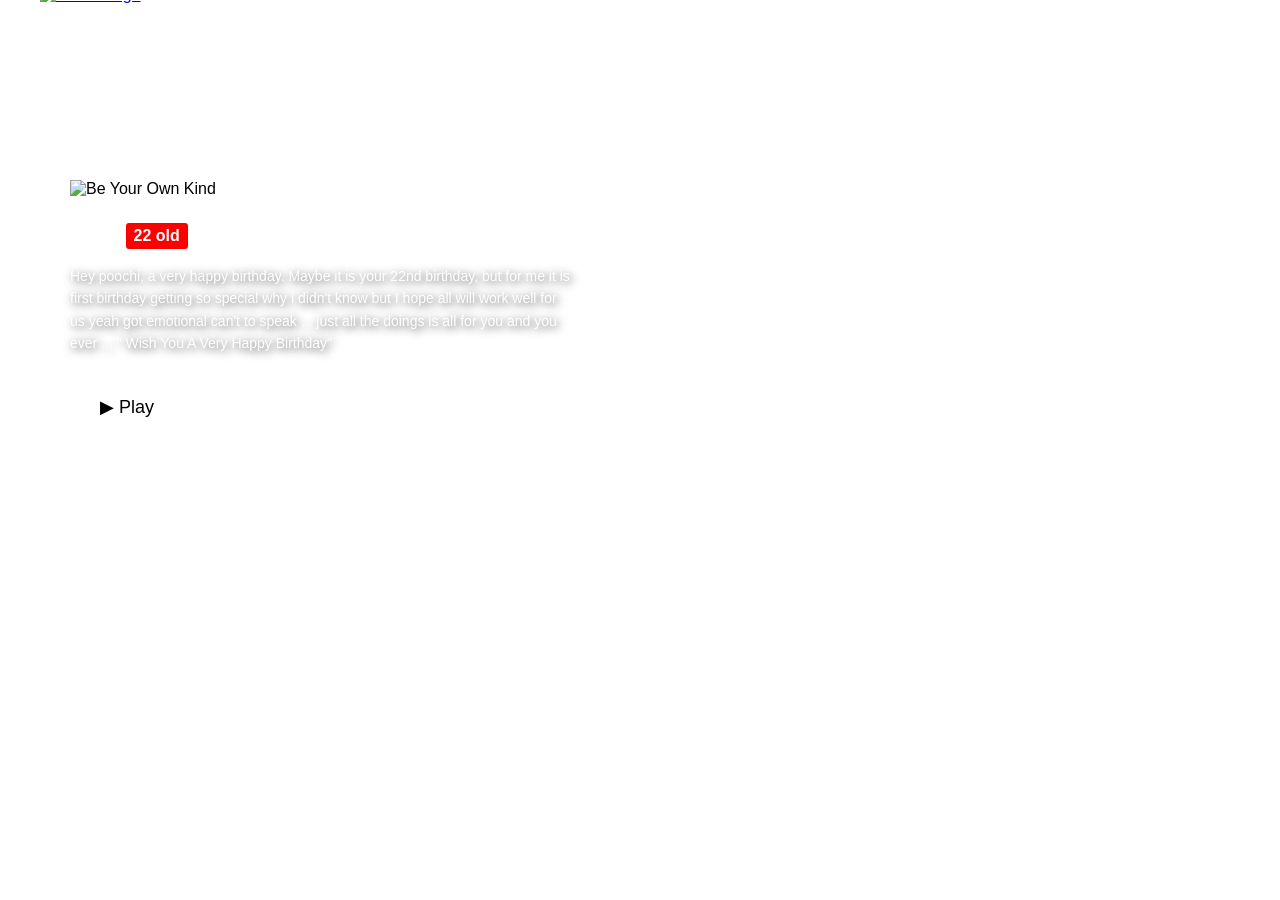
==== index.html @ 1f331898 "Add files via upload" ====
<!DOCTYPE html>
<html lang="en">
<head>
    <meta charset="UTF-8">
    <meta name="viewport" content="width=device-width, initial-scale=1.0">

    <title>Netflix | Landing Page UI Design</title>

    <link rel="stylesheet" href="style.css">

    <link rel="stylesheet"
    href="https://cdnjs.cloudflare.com/ajax/libs/font-awesome/6.5.1/css/all.min.css">
</head>

<body>

    <header>
        <a href="#" class="logo">
            <img src="images/logo.png" alt="Netflix Logo">
        </a>

        <ul class="navigation">
            <li><a href="#">Home</a></li>
            <li><a href="#">TV Shows</a></li>
            <li><a href="#">Movies</a></li>
            <li><a href="#">Latest</a></li>
            <li><a href="#">My List</a></li>
        </ul>

        <div class="search">
            <i class="fa-solid fa-magnifying-glass"></i>
            <span class="divider"></span>
            <input type="text" placeholder="Search">
        </div>
    </header>

    <div class="content">

        <img src="images/title.png"
             alt="Be Your Own Kind"
             class="movie-title">
        <div class="movie-info">
            <span>2026</span>
            <span class="age">22 old</span>
            <span>1h 55min</span>
            <span>Feel Good</span>
        </div>
        <!-- PLAY BUTTON GOES HERE -->
        <a href="watch.html">
            <button class="play-btn">
                ▶ Play
            </button>
        </a>
        <p>
            Hey poochi, a very happy birthday. Maybe it is your 22nd birthday,
            but for me it is first birthday getting so special why i didn't know but
            I hope all will work well for us yeah got emotional can't to speak ... just
            all the doings is all for you and you ever ... " Wish You A Very Happy Birthday"
        </p>
    </div>
<!-- VIDEO PLAYER GOES HERE -->
<div id="videoPlayer" class="video-player">
    <video id="birthdayVideo" controls>
        <source src="videos/birthday.mp4" type="video/mp4">
    </video>

    <button class="close-btn" onclick="closeVideo()">
        ✖
    </button>
</div>
<script>
function playVideo(){
    document.getElementById("videoPlayer").style.display = "block";
    document.getElementById("birthdayVideo").play();
}

function closeVideo(){
    document.getElementById("birthdayVideo").pause();
    document.getElementById("videoPlayer").style.display = "none";
}
</script>

</body>
</html>

</body>
</html>
---- style.css ----
body{
    margin: 0;
    background-image: url('images/background.png');
    background-size: cover;
    background-position: center;
    background-repeat: no-repeat;
    height: 100vh;
    font-family: Arial, sans-serif;
}

header{
    display: flex;
    align-items: center;
    padding: 20px 40px;
    position: relative;
    top: -50px;
}

.logo img{
    width: 200px;
}

.navigation{
    display: flex;
    list-style: none;
    margin-left: 30px;
}

.navigation li{
    margin-right: 20px;
}

.navigation a{
    color: white;
    text-decoration: none;
    font-family: Arial, sans-serif;
}

.navigation a:hover{
    color: #e50914;
}

.search{
    margin-left: auto;
    display: flex;
    align-items: center;
    border: 1px solid white;
    padding: 8px 12px;
    border-radius: 3px;
}

.search i{
    color: white;
}

.divider{
    width: 1px;
    height: 20px;
    background: white;
    margin: 0 10px;
}

.search input{
    background: transparent;
    border: none;
    outline: none;
    color: white;
    font-size: 16px;
}
.content{
    position: absolute;
    top: 250px;
    left: 70px;
    width: 500px;
}

.content p{
    color: whitesmoke;
    font-size: 15px;
    line-height: 1.6;
    width: 500px;
}
.content{
    position: absolute;
    top: 180px;
    left: 70px;
    width: 550px;
}
.content p{
    margin-top: -50px;
}
.movie-title{
    width: 400px;
    height: auto;
    display: block;
    margin-bottom: 25px;
}

.content p{
    color: white;
    font-size: 14px;
    line-height: 1.6;
    width: 500px;
    font-family: Helvetica, Arial, sans-serif;
    text-shadow: 2px 2px 10px rgba(0,0,0,0.8);
}
.movie-info{
    display: flex;
    align-items: center;
    gap: 20px;
    color: white;
    font-family: Helvetica, Arial, sans-serif;
    margin-bottom: 20px;
}

.movie-info .age{
    background: red;
    padding: 4px 8px;
    border-radius: 3px;
    font-weight: bold;
}
.play-btn{
    background: white;
    color: black;
    border: none;
    padding: 12px 30px;
    font-size: 18px;
    cursor: pointer;
    border-radius: 4px;
    
}
.play-btn{
    position: relative;
    top: 115px;
}

.video-player{
    display: none;
    position: fixed;
    top: 0;
    left: 0;
    width: 100%;
    height: 100%;
    background: black;
    z-index: 9999;
}

.video-player video{
    width: 100%;
    height: 100%;
    object-fit: contain;
}

.close-btn{
    position: absolute;
    top: 20px;
    right: 20px;
    font-size: 30px;
    background: none;
    border: none;
    color: white;
    cursor: pointer;
}
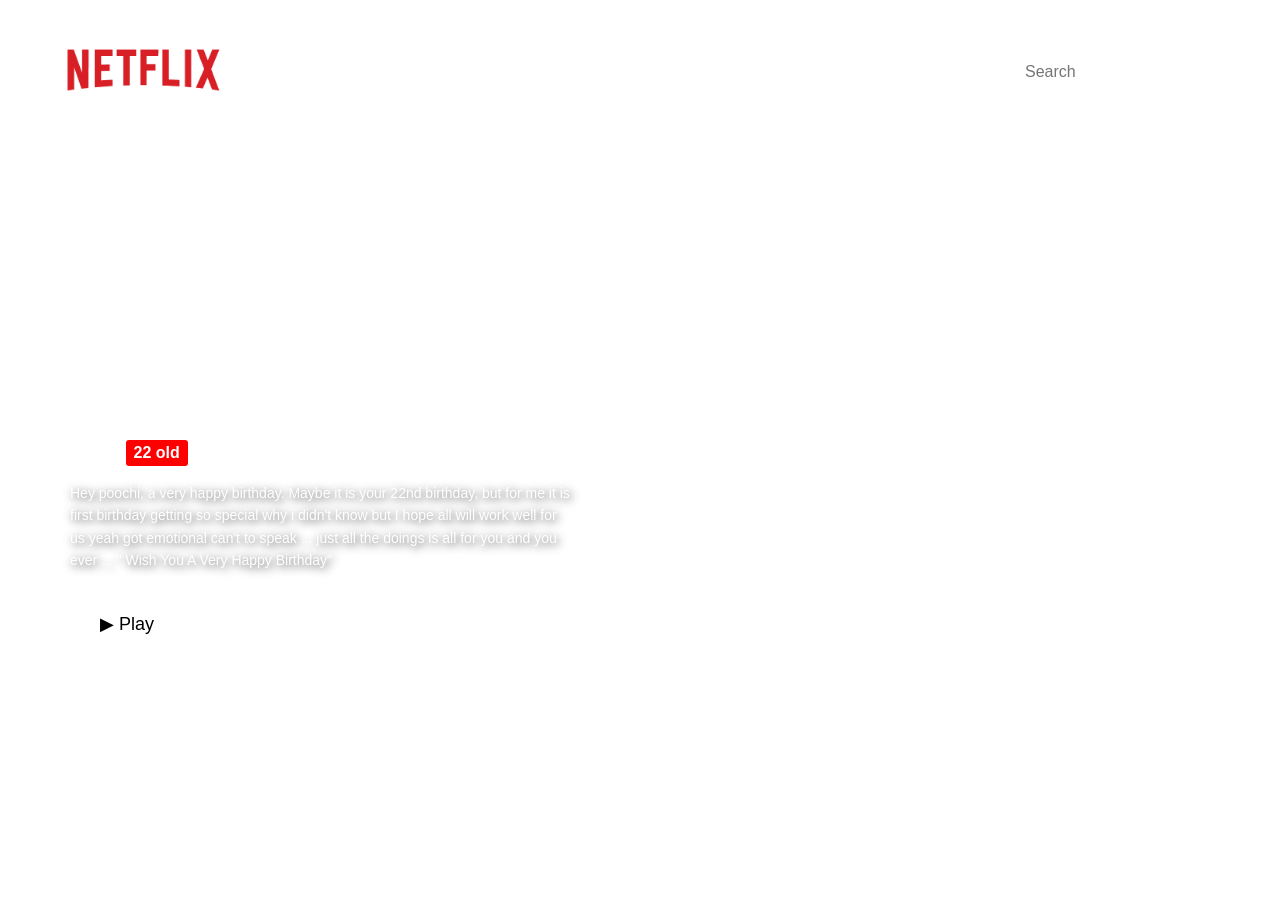
==== commit e9fd4966: "Update index.html" ====
--- a/index.html
+++ b/index.html
@@ -16,7 +16,7 @@
 
     <header>
         <a href="#" class="logo">
-            <img src="images/logo.png" alt="Netflix Logo">
+            <img src="logo.png" alt="Netflix Logo">
         </a>
 
         <ul class="navigation">
@@ -36,7 +36,7 @@
 
     <div class="content">
 
-        <img src="images/title.png"
+        <img src="title.png"
              alt="Be Your Own Kind"
              class="movie-title">
         <div class="movie-info">
@@ -84,4 +84,4 @@
 </html>
 
 </body>
-</html>+</html>
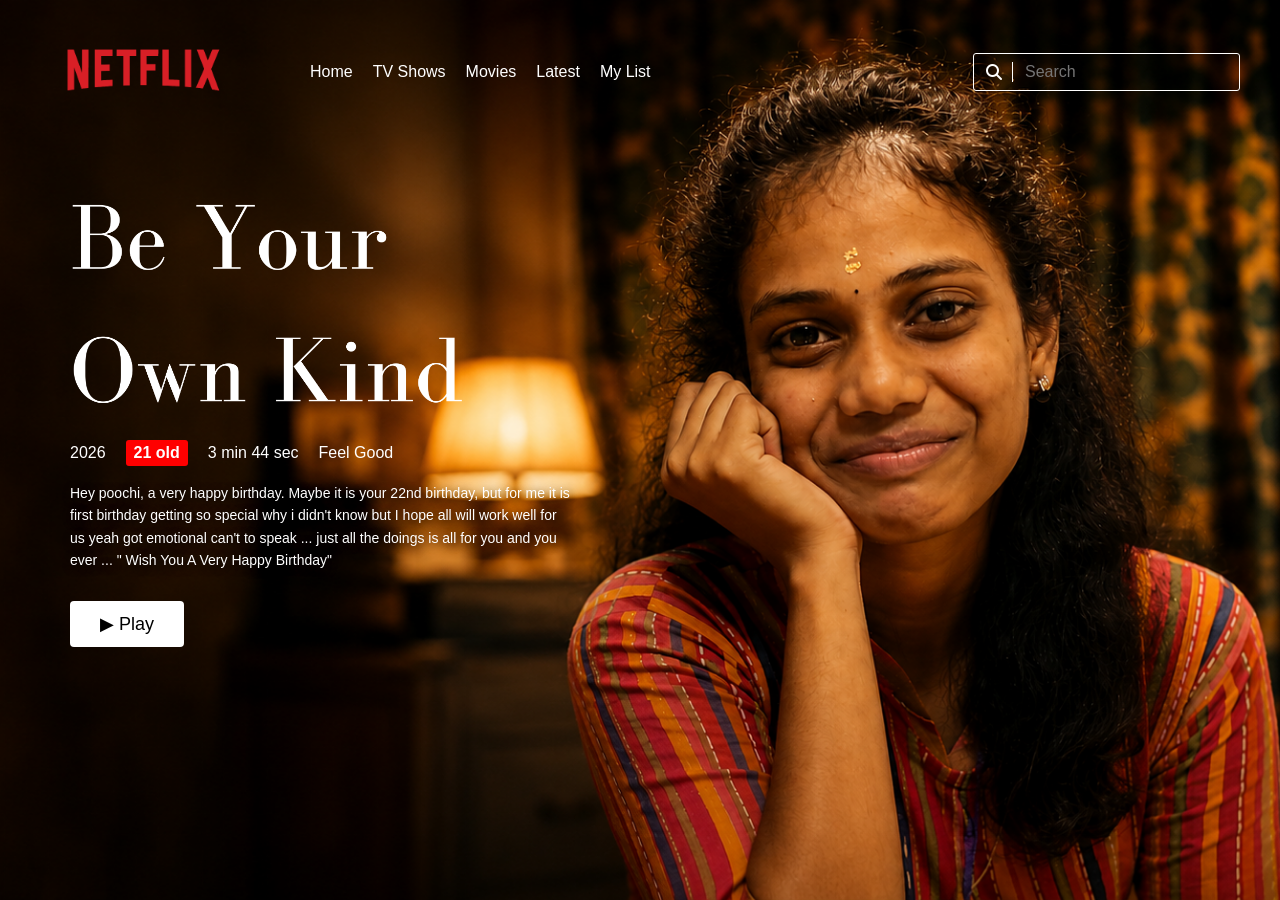
==== commit a65491ee: "Update index.html" ====
--- a/index.html
+++ b/index.html
@@ -41,8 +41,8 @@
              class="movie-title">
         <div class="movie-info">
             <span>2026</span>
-            <span class="age">22 old</span>
-            <span>1h 55min</span>
+            <span class="age">21 old</span>
+            <span>3 min 44 sec</span>
             <span>Feel Good</span>
         </div>
         <!-- PLAY BUTTON GOES HERE -->
--- a/style.css
+++ b/style.css
@@ -1,6 +1,6 @@
 body{
     margin: 0;
-    background-image: url('images/background.png');
+    background-image: url('background.png');
     background-size: cover;
     background-position: center;
     background-repeat: no-repeat;
@@ -160,4 +160,4 @@
     border: none;
     color: white;
     cursor: pointer;
-}+}
